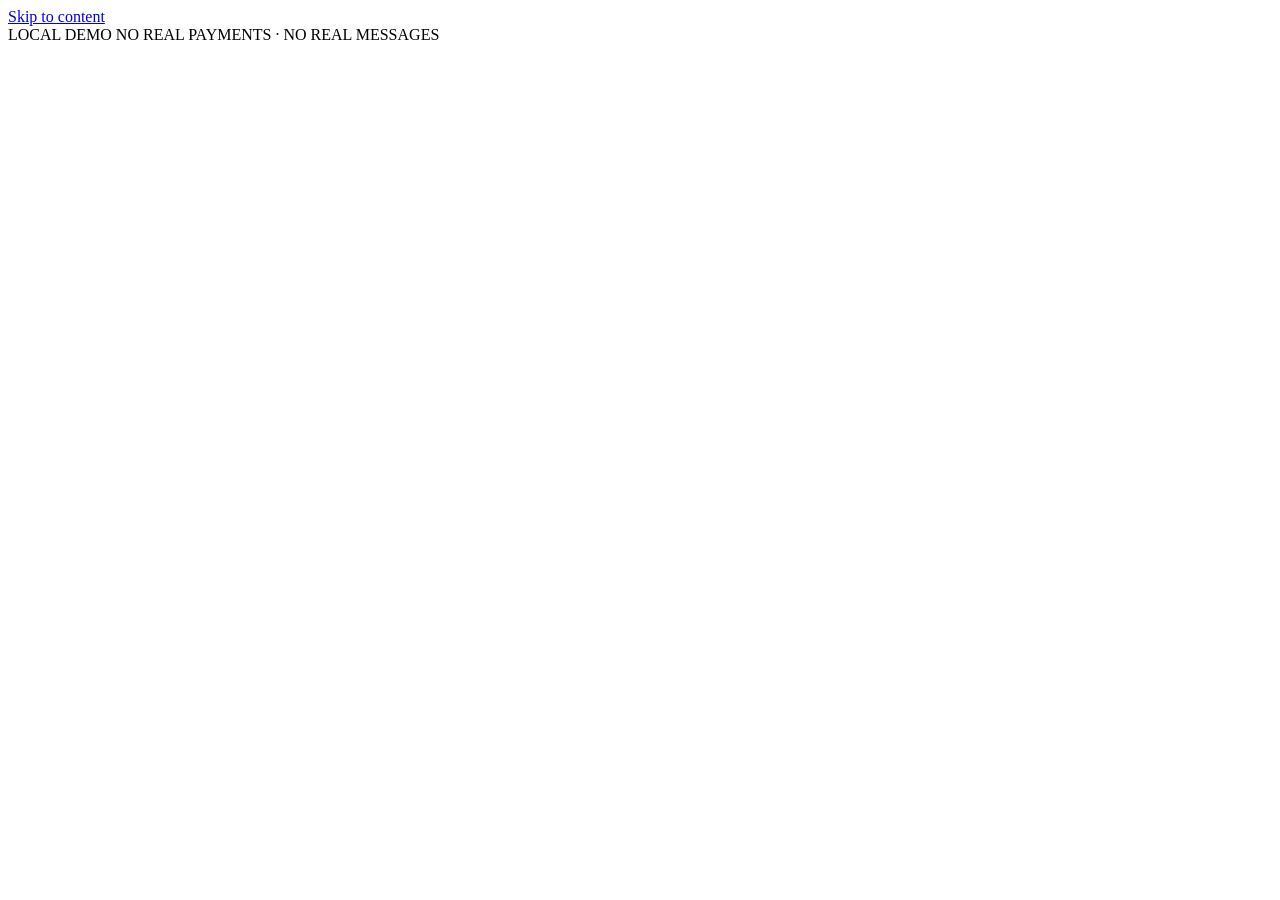
==== demo/index.html @ 1bba74fd "Launch COVERLIST hospitality booking service" ====
<!doctype html>
<html lang="en">
<head>
  <meta charset="UTF-8" />
  <meta name="viewport" content="width=device-width, initial-scale=1.0" />
  <meta name="theme-color" content="#f3e9d8" />
  <meta name="description" content="AFTER THE SPIN — a fictional late-night Friday supper club inside a working Manchester laundrette. Local demo." />
  <title>AFTER THE SPIN — demo supper club</title>
  <link rel="preconnect" href="https://images.unsplash.com" />
  <link rel="stylesheet" href="/styles.css" />
</head>
<body>
  <a class="skip-link" href="#app">Skip to content</a>
  <div class="demo-strip" role="note">
    <span>LOCAL DEMO</span>
    <span>NO REAL PAYMENTS · NO REAL MESSAGES</span>
  </div>
  <div id="app" tabindex="-1"></div>
  <div id="toast-root" aria-live="polite" aria-atomic="true"></div>
  <noscript>This demo needs JavaScript turned on.</noscript>
  <script type="module" src="/app.js"></script>
</body>
</html>
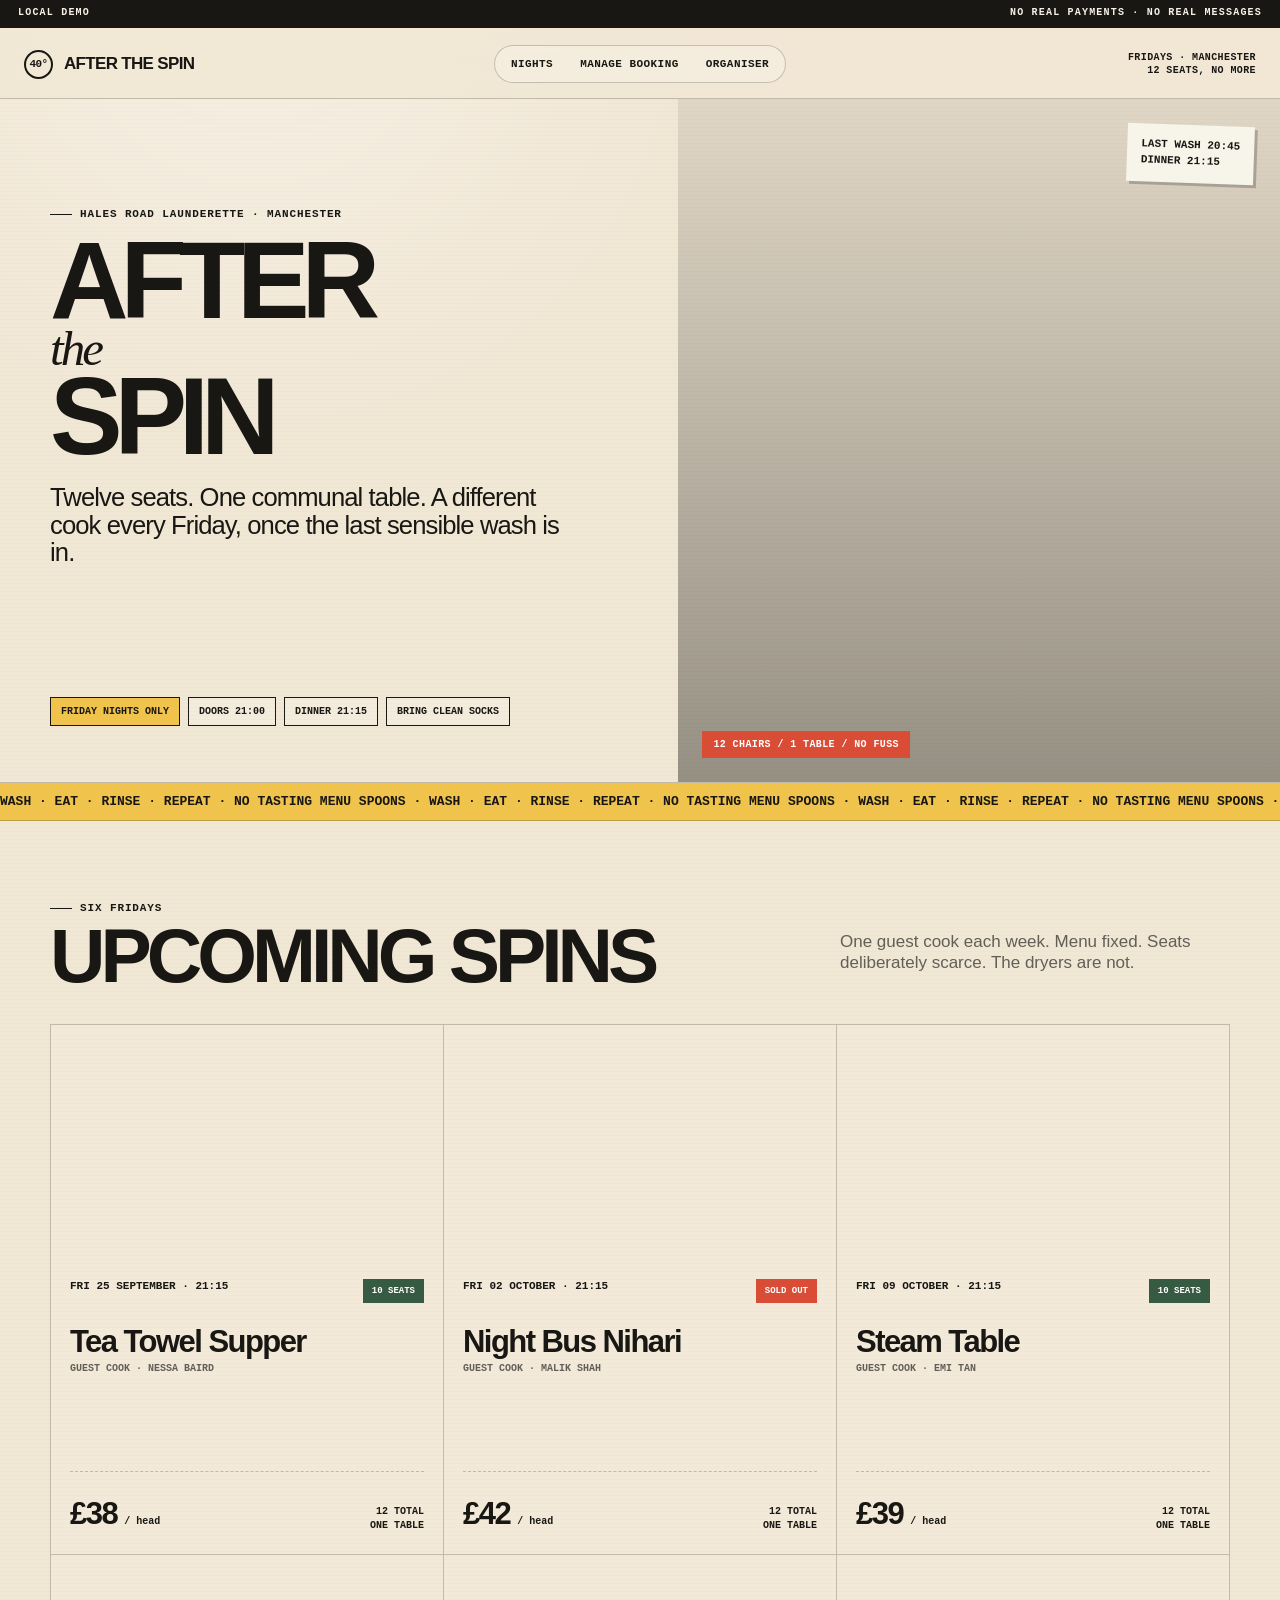
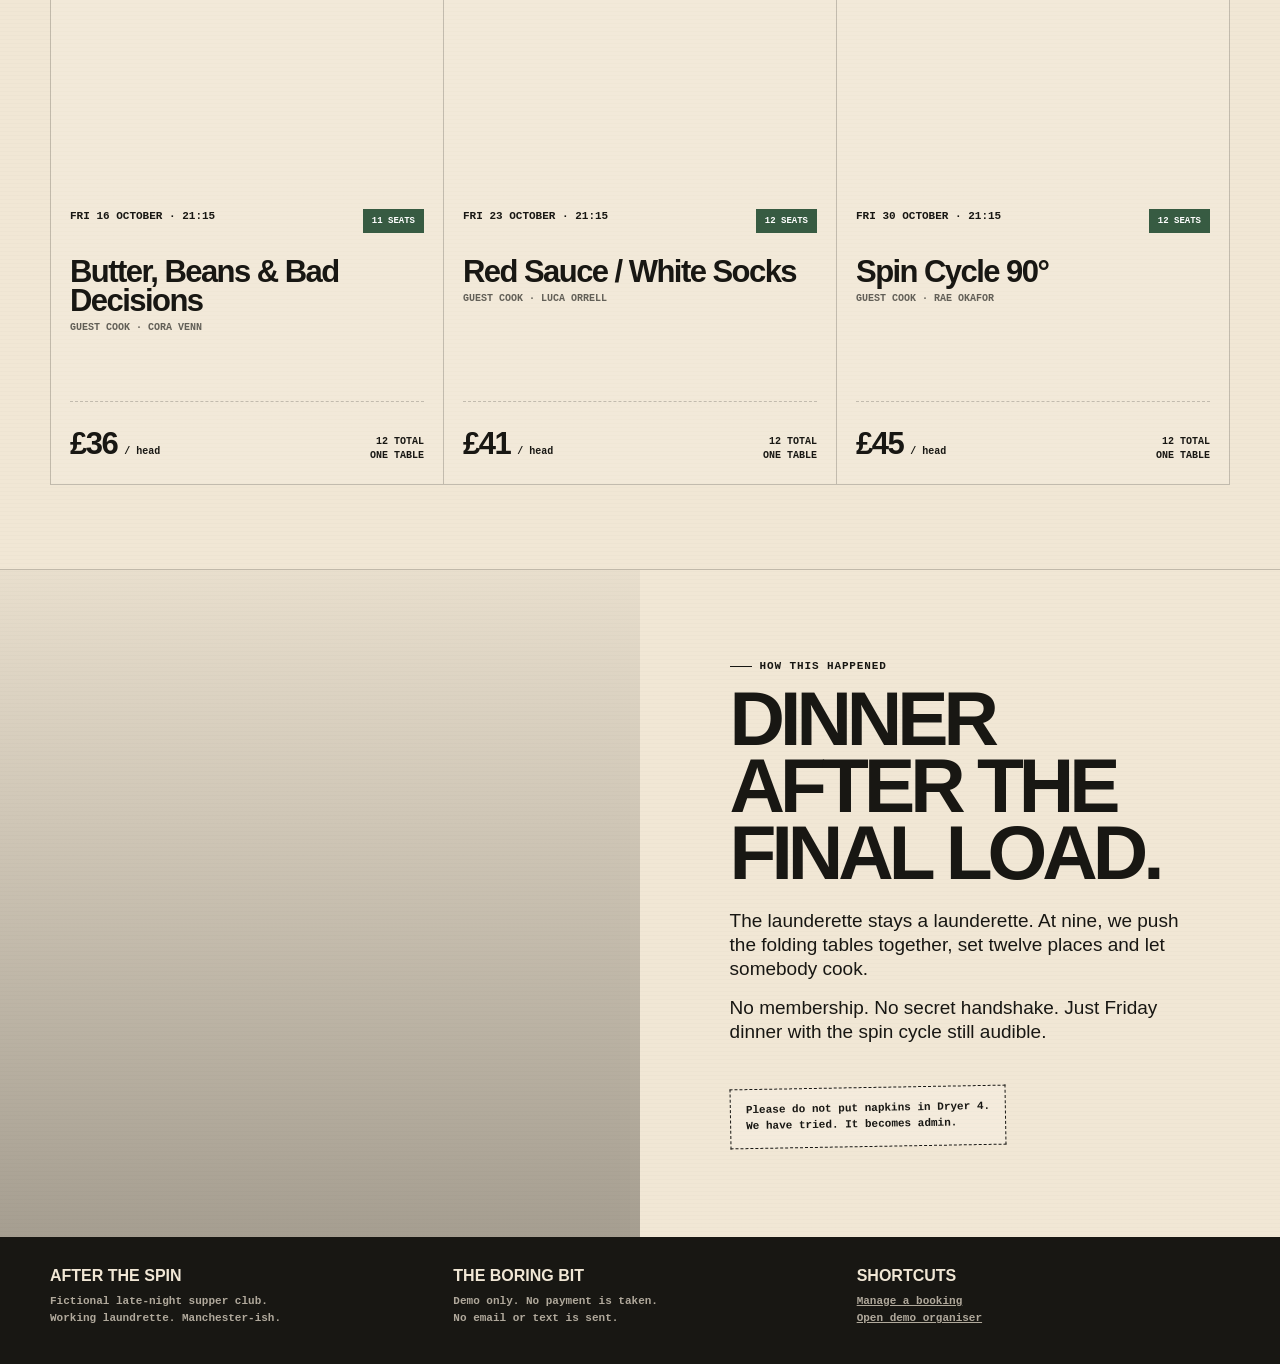
==== commit 2b2691e9: "Fix deployed demo asset paths" ====
--- a/demo/index.html
+++ b/demo/index.html
@@ -7,7 +7,7 @@
   <meta name="description" content="AFTER THE SPIN — a fictional late-night Friday supper club inside a working Manchester laundrette. Local demo." />
   <title>AFTER THE SPIN — demo supper club</title>
   <link rel="preconnect" href="https://images.unsplash.com" />
-  <link rel="stylesheet" href="/styles.css" />
+  <link rel="stylesheet" href="./styles.css" />
 </head>
 <body>
   <a class="skip-link" href="#app">Skip to content</a>
@@ -18,6 +18,6 @@
   <div id="app" tabindex="-1"></div>
   <div id="toast-root" aria-live="polite" aria-atomic="true"></div>
   <noscript>This demo needs JavaScript turned on.</noscript>
-  <script type="module" src="/app.js"></script>
+  <script type="module" src="./app.js"></script>
 </body>
-</html>
+</html>
--- a/demo/styles.css
+++ b/demo/styles.css
@@ -0,0 +1,748 @@
+:root {
+  --paper: #f1e7d5;
+  --paper-2: #e7dcc9;
+  --ink: #181713;
+  --muted: #625f57;
+  --red: #d94c36;
+  --blue: #1d4b68;
+  --yellow: #f0c34c;
+  --green: #375b42;
+  --line: rgba(24, 23, 19, .22);
+  --soft-line: rgba(24, 23, 19, .12);
+  --white: #fffdf8;
+  --receipt: #f7f4ea;
+  --shadow: 0 18px 55px rgba(39, 31, 20, .13);
+  --display: "Arial Narrow", "Helvetica Neue", Arial, sans-serif;
+  --mono: "SFMono-Regular", "Roboto Mono", "Courier New", monospace;
+}
+
+* { box-sizing: border-box; }
+html { scroll-behavior: smooth; }
+body {
+  margin: 0;
+  color: var(--ink);
+  background:
+    radial-gradient(circle at 20% 0%, rgba(255,255,255,.35), transparent 28rem),
+    repeating-linear-gradient(0deg, rgba(24,23,19,.014) 0, rgba(24,23,19,.014) 1px, transparent 1px, transparent 4px),
+    var(--paper);
+  font-family: var(--display);
+  min-height: 100vh;
+}
+button, input, textarea, select { font: inherit; }
+button, a { -webkit-tap-highlight-color: transparent; }
+a { color: inherit; }
+img { max-width: 100%; display: block; }
+::selection { background: var(--yellow); color: var(--ink); }
+
+.skip-link {
+  position: fixed;
+  top: 0;
+  left: 10px;
+  transform: translateY(-140%);
+  z-index: 100;
+  background: var(--ink);
+  color: var(--white);
+  padding: 10px 14px;
+}
+.skip-link:focus { transform: translateY(8px); }
+
+.demo-strip {
+  min-height: 28px;
+  padding: 6px 18px;
+  display: flex;
+  justify-content: space-between;
+  gap: 16px;
+  background: var(--ink);
+  color: #f7f1e7;
+  font: 700 10px/1.4 var(--mono);
+  letter-spacing: .12em;
+  text-transform: uppercase;
+}
+.site-shell { min-height: calc(100vh - 28px); }
+.site-header {
+  position: sticky;
+  top: 0;
+  z-index: 30;
+  display: grid;
+  grid-template-columns: 1fr auto 1fr;
+  align-items: center;
+  gap: 24px;
+  padding: 17px 24px 15px;
+  background: rgba(241, 231, 213, .91);
+  border-bottom: 1px solid var(--line);
+  backdrop-filter: blur(14px);
+}
+.brand {
+  display: inline-flex;
+  align-items: center;
+  gap: 11px;
+  text-decoration: none;
+  font-weight: 900;
+  letter-spacing: -.04em;
+  font-size: 17px;
+}
+.brand-mark {
+  width: 29px;
+  height: 29px;
+  display: grid;
+  place-items: center;
+  border: 2px solid var(--ink);
+  border-radius: 50%;
+  font: 700 11px var(--mono);
+  transition: transform .5s cubic-bezier(.2,.8,.2,1);
+}
+.brand:hover .brand-mark { transform: rotate(180deg); }
+.nav {
+  display: flex;
+  align-items: center;
+  gap: 3px;
+  border: 1px solid var(--line);
+  border-radius: 999px;
+  padding: 4px;
+  background: rgba(255,255,255,.22);
+}
+.nav a {
+  padding: 8px 12px;
+  border-radius: 999px;
+  text-decoration: none;
+  font: 700 11px var(--mono);
+  text-transform: uppercase;
+  letter-spacing: .04em;
+}
+.nav a:hover, .nav a.active { background: var(--ink); color: var(--white); }
+.header-note {
+  justify-self: end;
+  font: 700 10px/1.3 var(--mono);
+  letter-spacing: .04em;
+  text-transform: uppercase;
+  text-align: right;
+}
+
+.main { overflow: hidden; }
+.container {
+  width: min(1180px, calc(100% - 40px));
+  margin: 0 auto;
+}
+.kicker {
+  display: inline-flex;
+  align-items: center;
+  gap: 8px;
+  font: 700 11px/1.2 var(--mono);
+  letter-spacing: .08em;
+  text-transform: uppercase;
+}
+.kicker::before { content: ""; width: 22px; height: 1px; background: currentColor; }
+.hero {
+  min-height: 76vh;
+  border-bottom: 1px solid var(--line);
+  display: grid;
+  grid-template-columns: 1.06fr .94fr;
+}
+.hero-copy {
+  min-height: 620px;
+  padding: clamp(55px, 8vw, 110px) clamp(34px, 6vw, 90px) 56px max(24px, calc((100vw - 1180px)/2));
+  display: flex;
+  flex-direction: column;
+  justify-content: space-between;
+  gap: 52px;
+}
+.hero-title {
+  margin: 18px 0 18px;
+  max-width: 760px;
+  font-size: clamp(64px, 8.5vw, 142px);
+  line-height: .77;
+  letter-spacing: -.075em;
+  text-transform: uppercase;
+}
+.hero-title em {
+  display: block;
+  font-family: Georgia, serif;
+  font-size: .45em;
+  line-height: 1.05;
+  font-weight: 400;
+  letter-spacing: -.06em;
+  text-transform: none;
+}
+.hero-intro {
+  max-width: 525px;
+  font-size: clamp(19px, 2vw, 29px);
+  line-height: 1.08;
+  letter-spacing: -.035em;
+}
+.hero-meta {
+  display: flex;
+  flex-wrap: wrap;
+  gap: 8px;
+}
+.label-chip {
+  display: inline-flex;
+  gap: 7px;
+  align-items: center;
+  padding: 8px 10px;
+  border: 1px solid var(--ink);
+  background: rgba(255,255,255,.16);
+  font: 700 10px var(--mono);
+  text-transform: uppercase;
+}
+.label-chip.hot { background: var(--yellow); }
+.hero-photo {
+  position: relative;
+  min-height: 620px;
+  overflow: hidden;
+  background:
+    linear-gradient(180deg, rgba(24,23,19,.08), rgba(24,23,19,.42)),
+    url("https://images.unsplash.com/photo-1517248135467-4c7edcad34c4?auto=format&fit=crop&w=1600&q=88") center/cover;
+}
+.hero-photo::before {
+  content: "LAST WASH 20:45\A DINNER 21:15";
+  white-space: pre;
+  position: absolute;
+  top: 26px;
+  right: 26px;
+  z-index: 2;
+  padding: 13px 14px;
+  background: var(--receipt);
+  color: var(--ink);
+  box-shadow: 3px 3px 0 rgba(0,0,0,.22);
+  transform: rotate(2deg);
+  font: 700 11px/1.45 var(--mono);
+}
+.hero-photo::after {
+  content: "12 CHAIRS / 1 TABLE / NO FUSS";
+  position: absolute;
+  left: 24px;
+  bottom: 24px;
+  padding: 8px 11px;
+  background: var(--red);
+  color: white;
+  font: 700 10px var(--mono);
+  letter-spacing: .04em;
+}
+
+.marquee {
+  border-bottom: 1px solid var(--line);
+  overflow: hidden;
+  white-space: nowrap;
+  background: var(--yellow);
+  font: 800 13px var(--mono);
+}
+.marquee-track {
+  display: inline-block;
+  padding: 11px 0;
+  animation: crawl 28s linear infinite;
+}
+@keyframes crawl { to { transform: translateX(-50%); } }
+
+.section {
+  padding: 74px 0 84px;
+  border-bottom: 1px solid var(--line);
+}
+.section-head {
+  display: grid;
+  grid-template-columns: 1fr minmax(260px, .7fr);
+  gap: 32px;
+  align-items: end;
+  margin-bottom: 34px;
+}
+.section-title {
+  margin: 6px 0 0;
+  font-size: clamp(42px, 6vw, 86px);
+  line-height: .9;
+  letter-spacing: -.065em;
+  text-transform: uppercase;
+}
+.section-note {
+  justify-self: end;
+  max-width: 390px;
+  color: var(--muted);
+  font-size: 17px;
+  line-height: 1.25;
+}
+
+.nights-grid {
+  display: grid;
+  grid-template-columns: repeat(3, 1fr);
+  border-top: 1px solid var(--line);
+  border-left: 1px solid var(--line);
+}
+.night-card {
+  position: relative;
+  min-width: 0;
+  min-height: 530px;
+  display: flex;
+  flex-direction: column;
+  border-right: 1px solid var(--line);
+  border-bottom: 1px solid var(--line);
+  background: rgba(255,255,255,.09);
+  text-decoration: none;
+  overflow: hidden;
+  transition: background .25s ease;
+}
+.night-card:hover { background: rgba(255,255,255,.35); }
+.night-card:hover .card-photo { transform: scale(1.025); filter: saturate(1.08); }
+.card-photo {
+  height: 235px;
+  background-size: cover;
+  background-position: center;
+  filter: saturate(.86) contrast(1.02);
+  transition: transform .55s cubic-bezier(.2,.75,.2,1), filter .3s ease;
+}
+.card-inner { padding: 19px 19px 22px; display: flex; flex: 1; flex-direction: column; }
+.card-top {
+  display: flex;
+  justify-content: space-between;
+  gap: 16px;
+  align-items: flex-start;
+}
+.card-date {
+  font: 700 11px/1.3 var(--mono);
+  text-transform: uppercase;
+}
+.status {
+  display: inline-flex;
+  padding: 6px 8px;
+  border: 1px solid var(--ink);
+  font: 700 9px var(--mono);
+  text-transform: uppercase;
+  white-space: nowrap;
+}
+.status.available { background: var(--green); color: white; border-color: var(--green); }
+.status.tight { background: var(--yellow); }
+.status.sold { background: var(--red); color: white; border-color: var(--red); }
+.card-title {
+  margin: 24px 0 7px;
+  font-size: 31px;
+  line-height: .94;
+  letter-spacing: -.05em;
+}
+.card-cook { margin: 0; font: 700 10px var(--mono); text-transform: uppercase; color: var(--muted); }
+.card-bottom {
+  margin-top: auto;
+  padding-top: 24px;
+  border-top: 1px dashed var(--line);
+  display: flex;
+  justify-content: space-between;
+  gap: 20px;
+  align-items: end;
+}
+.price { font-size: 31px; font-weight: 800; letter-spacing: -.05em; }
+.price small { font: 600 10px var(--mono); letter-spacing: 0; }
+.seats { text-align: right; font: 700 10px/1.35 var(--mono); text-transform: uppercase; }
+
+.split-story {
+  display: grid;
+  grid-template-columns: 1fr 1fr;
+  min-height: 580px;
+}
+.story-photo {
+  min-height: 500px;
+  background:
+    linear-gradient(rgba(20,17,12,.04), rgba(20,17,12,.34)),
+    url("https://images.unsplash.com/photo-1556911220-bff31c812dba?auto=format&fit=crop&w=1500&q=86") center/cover;
+}
+.story-copy {
+  padding: clamp(44px, 7vw, 90px);
+  display: flex;
+  flex-direction: column;
+  justify-content: center;
+}
+.story-copy h2 {
+  margin: 12px 0 24px;
+  font-size: clamp(48px, 6vw, 90px);
+  line-height: .87;
+  letter-spacing: -.065em;
+  text-transform: uppercase;
+}
+.story-copy p {
+  max-width: 520px;
+  font-size: 19px;
+  line-height: 1.24;
+  margin: 0 0 16px;
+}
+.dry-note {
+  margin-top: 28px;
+  padding: 13px 15px;
+  width: fit-content;
+  border: 1px dashed var(--ink);
+  background: rgba(255,255,255,.17);
+  font: 700 11px/1.45 var(--mono);
+  transform: rotate(-1deg);
+}
+
+.footer {
+  display: grid;
+  grid-template-columns: 1fr 1fr 1fr;
+  gap: 30px;
+  padding: 30px max(20px, calc((100vw - 1180px)/2)) 36px;
+  background: var(--ink);
+  color: var(--paper);
+}
+.footer strong { display: block; margin-bottom: 8px; font-size: 16px; }
+.footer p, .footer a {
+  margin: 0;
+  color: rgba(241,231,213,.7);
+  font: 600 11px/1.6 var(--mono);
+}
+.footer a:hover { color: white; }
+
+.page-top {
+  padding: 54px 0 34px;
+  border-bottom: 1px solid var(--line);
+}
+.back-link {
+  display: inline-flex;
+  gap: 8px;
+  align-items: center;
+  text-decoration: none;
+  font: 700 10px var(--mono);
+  text-transform: uppercase;
+}
+.back-link::before { content: "←"; font-size: 17px; }
+.detail-hero {
+  display: grid;
+  grid-template-columns: 1.04fr .96fr;
+  min-height: 620px;
+  border-bottom: 1px solid var(--line);
+}
+.detail-photo { min-height: 620px; background-position: center; background-size: cover; }
+.detail-copy {
+  padding: clamp(38px, 5vw, 72px);
+  display: flex;
+  flex-direction: column;
+}
+.detail-copy h1 {
+  margin: 16px 0 12px;
+  font-size: clamp(58px, 7vw, 105px);
+  line-height: .82;
+  letter-spacing: -.07em;
+  text-transform: uppercase;
+}
+.detail-deck { max-width: 580px; margin: 0 0 26px; font-size: 22px; line-height: 1.08; }
+.detail-facts {
+  display: grid;
+  grid-template-columns: repeat(3, 1fr);
+  margin: 18px 0 30px;
+  border-top: 1px solid var(--line);
+  border-left: 1px solid var(--line);
+}
+.fact {
+  padding: 13px;
+  border-right: 1px solid var(--line);
+  border-bottom: 1px solid var(--line);
+}
+.fact-label { display: block; margin-bottom: 6px; font: 700 9px var(--mono); text-transform: uppercase; color: var(--muted); }
+.fact-value { font-size: 18px; font-weight: 800; }
+.cta-row { display: flex; flex-wrap: wrap; gap: 9px; margin-top: auto; }
+
+.btn {
+  appearance: none;
+  border: 1px solid var(--ink);
+  background: transparent;
+  color: var(--ink);
+  min-height: 46px;
+  padding: 12px 17px;
+  display: inline-flex;
+  align-items: center;
+  justify-content: center;
+  gap: 8px;
+  text-decoration: none;
+  cursor: pointer;
+  font: 800 11px var(--mono);
+  letter-spacing: .03em;
+  text-transform: uppercase;
+  transition: transform .15s ease, background .15s ease, color .15s ease;
+}
+.btn:hover { transform: translateY(-2px); }
+.btn.primary { background: var(--ink); color: var(--white); }
+.btn.red { background: var(--red); color: white; border-color: var(--red); }
+.btn.yellow { background: var(--yellow); }
+.btn.ghost { border-color: var(--line); }
+.btn:disabled { opacity: .45; cursor: not-allowed; transform: none; }
+
+.content-grid {
+  display: grid;
+  grid-template-columns: minmax(0,1.1fr) minmax(290px,.6fr);
+  gap: 48px;
+  padding: 56px 0 80px;
+}
+.menu-block h2, .cook-block h2, .form-panel h1, .manage-panel h1 {
+  margin: 8px 0 24px;
+  font-size: clamp(44px, 6vw, 76px);
+  line-height: .9;
+  letter-spacing: -.06em;
+  text-transform: uppercase;
+}
+.menu-list { border-top: 1px solid var(--line); }
+.menu-row {
+  display: grid;
+  grid-template-columns: 44px 1fr;
+  gap: 16px;
+  padding: 17px 0;
+  border-bottom: 1px solid var(--line);
+}
+.menu-no { font: 700 11px var(--mono); color: var(--muted); }
+.menu-dish { font-size: 20px; line-height: 1.15; }
+.menu-dish small { display: block; margin-top: 5px; color: var(--muted); font: 600 11px/1.35 var(--mono); }
+.side-ticket {
+  position: sticky;
+  top: 90px;
+  align-self: start;
+  background: var(--receipt);
+  box-shadow: var(--shadow);
+  padding: 24px;
+  font-family: var(--mono);
+}
+.ticket-tear {
+  height: 12px;
+  margin: -30px -24px 18px;
+  background: linear-gradient(135deg, transparent 6px, var(--receipt) 0) 0 0/12px 12px,
+              linear-gradient(45deg, transparent 6px, var(--receipt) 0) 6px 0/12px 12px;
+}
+.ticket-head { text-align: center; border-bottom: 1px dashed var(--line); padding-bottom: 16px; }
+.ticket-head strong { display: block; font-size: 18px; font-family: var(--display); }
+.ticket-line { display: flex; justify-content: space-between; gap: 18px; padding: 8px 0; font-size: 11px; border-bottom: 1px dotted var(--line); }
+.ticket-foot { padding-top: 15px; text-align: center; font-size: 10px; line-height: 1.55; color: var(--muted); }
+
+.form-shell {
+  width: min(960px, calc(100% - 40px));
+  margin: 0 auto;
+  padding: 56px 0 86px;
+  display: grid;
+  grid-template-columns: minmax(0,1fr) 300px;
+  gap: 48px;
+  align-items: start;
+}
+.form-panel { min-width: 0; }
+.form-panel .lede { max-width: 580px; font-size: 18px; color: var(--muted); line-height: 1.3; margin-bottom: 28px; }
+.form-grid { display: grid; grid-template-columns: 1fr 1fr; gap: 16px; }
+.field { display: grid; gap: 7px; }
+.field.full { grid-column: 1 / -1; }
+.field label { font: 800 10px var(--mono); text-transform: uppercase; letter-spacing: .04em; }
+.field input, .field textarea, .field select {
+  width: 100%;
+  border: 1px solid var(--ink);
+  border-radius: 0;
+  background: rgba(255,255,255,.2);
+  color: var(--ink);
+  min-height: 48px;
+  padding: 12px 13px;
+  outline: none;
+}
+.field textarea { min-height: 118px; resize: vertical; line-height: 1.35; }
+.field input:focus, .field textarea:focus, .field select:focus { box-shadow: 0 0 0 3px rgba(240,195,76,.8); }
+.help { color: var(--muted); font: 600 10px/1.45 var(--mono); }
+.error-text { color: #9c261c; font: 700 10px/1.45 var(--mono); min-height: 14px; }
+.check-row {
+  grid-column: 1 / -1;
+  display: grid;
+  grid-template-columns: 18px 1fr;
+  gap: 10px;
+  align-items: start;
+  padding: 14px 0;
+  border-top: 1px dashed var(--line);
+  border-bottom: 1px dashed var(--line);
+}
+.check-row input { margin-top: 2px; accent-color: var(--ink); }
+.check-row label { font: 600 11px/1.45 var(--mono); }
+.form-actions { grid-column: 1 / -1; display: flex; gap: 10px; flex-wrap: wrap; }
+
+.confirm-shell { width: min(760px, calc(100% - 40px)); margin: 0 auto; padding: 58px 0 90px; }
+.receipt {
+  position: relative;
+  background: var(--receipt);
+  box-shadow: var(--shadow);
+  padding: clamp(26px, 6vw, 56px);
+  font-family: var(--mono);
+}
+.receipt::before, .receipt::after {
+  content: "";
+  position: absolute;
+  left: 0;
+  right: 0;
+  height: 12px;
+  background:
+    linear-gradient(135deg, transparent 6px, var(--receipt) 0) 0 0/12px 12px,
+    linear-gradient(45deg, transparent 6px, var(--receipt) 0) 6px 0/12px 12px;
+}
+.receipt::before { top: -12px; }
+.receipt::after { bottom: -12px; transform: rotate(180deg); }
+.receipt-logo { text-align: center; font-family: var(--display); font-size: 38px; font-weight: 900; letter-spacing: -.055em; }
+.receipt-sub { text-align: center; margin: 4px 0 26px; font-size: 10px; text-transform: uppercase; }
+.receipt-ref {
+  margin: 18px 0;
+  padding: 18px;
+  text-align: center;
+  border: 1px dashed var(--ink);
+  background: white;
+}
+.receipt-ref span { display: block; font-size: 9px; text-transform: uppercase; margin-bottom: 6px; color: var(--muted); }
+.receipt-ref strong { font-size: clamp(25px, 5vw, 40px); letter-spacing: .08em; }
+.receipt-grid { margin-top: 22px; border-top: 1px dashed var(--line); }
+.receipt-row { display: flex; justify-content: space-between; gap: 20px; padding: 9px 0; border-bottom: 1px dashed var(--soft-line); font-size: 11px; }
+.receipt-note { margin-top: 24px; text-align: center; font-size: 10px; line-height: 1.6; }
+.after-actions { display: flex; justify-content: center; gap: 10px; flex-wrap: wrap; margin-top: 34px; }
+
+.manage-shell { width: min(1000px, calc(100% - 40px)); margin: 0 auto; padding: 54px 0 90px; }
+.manage-intro { display: grid; grid-template-columns: 1fr .8fr; gap: 34px; align-items: end; margin-bottom: 38px; }
+.manage-copy p { max-width: 510px; color: var(--muted); font-size: 17px; }
+.lookup-card {
+  padding: 18px;
+  border: 1px solid var(--line);
+  background: rgba(255,255,255,.16);
+}
+.lookup-row { display: grid; grid-template-columns: 1fr 1fr auto; gap: 8px; }
+.lookup-row input {
+  min-width: 0;
+  border: 1px solid var(--ink);
+  background: var(--paper);
+  min-height: 43px;
+  padding: 10px;
+}
+.booking-list { display: grid; gap: 12px; }
+.booking-item {
+  display: grid;
+  grid-template-columns: 1.2fr .7fr auto;
+  gap: 18px;
+  align-items: center;
+  padding: 18px;
+  border: 1px solid var(--line);
+  background: rgba(255,255,255,.12);
+}
+.booking-item h3 { margin: 0 0 5px; font-size: 24px; letter-spacing: -.035em; }
+.booking-item p { margin: 0; color: var(--muted); font: 600 10px/1.45 var(--mono); }
+.booking-ref { font: 800 13px var(--mono); }
+.empty {
+  padding: 40px 24px;
+  border: 1px dashed var(--line);
+  text-align: center;
+  color: var(--muted);
+}
+
+.organiser-shell { width: min(1240px, calc(100% - 32px)); margin: 0 auto; padding: 45px 0 80px; }
+.organiser-head {
+  display: flex;
+  justify-content: space-between;
+  align-items: end;
+  gap: 24px;
+  margin-bottom: 27px;
+}
+.organiser-head h1 { margin: 6px 0 0; font-size: clamp(48px,7vw,86px); line-height: .88; letter-spacing: -.065em; text-transform: uppercase; }
+.organiser-actions { display: flex; gap: 8px; flex-wrap: wrap; justify-content: end; }
+.capacity-grid {
+  display: grid;
+  grid-template-columns: repeat(6, 1fr);
+  border-top: 1px solid var(--line);
+  border-left: 1px solid var(--line);
+  margin-bottom: 28px;
+}
+.capacity-card { padding: 14px; min-height: 118px; border-right: 1px solid var(--line); border-bottom: 1px solid var(--line); }
+.capacity-card span { display: block; color: var(--muted); font: 700 9px var(--mono); text-transform: uppercase; }
+.capacity-card strong { display: block; margin: 10px 0 2px; font-size: 35px; letter-spacing: -.05em; }
+.capacity-card small { font: 700 9px var(--mono); text-transform: uppercase; }
+.table-wrap { overflow-x: auto; border: 1px solid var(--line); background: rgba(255,255,255,.12); }
+table { width: 100%; border-collapse: collapse; min-width: 900px; }
+th, td { padding: 12px 13px; border-bottom: 1px solid var(--soft-line); text-align: left; vertical-align: top; }
+th { position: sticky; top: 0; background: var(--paper-2); font: 800 9px var(--mono); text-transform: uppercase; letter-spacing: .04em; }
+td { font-size: 14px; }
+td.mono { font: 700 10px/1.45 var(--mono); }
+.organiser-section { margin-top: 34px; }
+.organiser-section h2 { margin: 0 0 13px; font-size: 29px; letter-spacing: -.045em; }
+.organiser-section-head { display: flex; align-items: end; justify-content: space-between; gap: 20px; }
+.filter-select { min-height: 39px; padding: 7px 10px; border: 1px solid var(--ink); background: var(--paper); }
+
+.modal-backdrop {
+  position: fixed;
+  inset: 0;
+  z-index: 60;
+  display: grid;
+  place-items: center;
+  padding: 20px;
+  background: rgba(16,14,11,.56);
+  backdrop-filter: blur(5px);
+}
+.modal {
+  width: min(560px, 100%);
+  max-height: calc(100vh - 40px);
+  overflow: auto;
+  background: var(--paper);
+  border: 1px solid var(--ink);
+  box-shadow: 12px 12px 0 rgba(0,0,0,.22);
+  padding: 25px;
+}
+.modal-head { display: flex; justify-content: space-between; gap: 20px; align-items: flex-start; margin-bottom: 22px; }
+.modal h2 { margin: 0; font-size: 39px; line-height: .94; letter-spacing: -.055em; text-transform: uppercase; }
+.icon-btn { border: 0; background: transparent; cursor: pointer; font: 800 20px var(--mono); }
+
+.toast {
+  position: fixed;
+  right: 18px;
+  bottom: 18px;
+  z-index: 100;
+  max-width: min(380px, calc(100% - 36px));
+  padding: 13px 15px;
+  background: var(--ink);
+  color: var(--white);
+  box-shadow: 6px 6px 0 rgba(217,76,54,.8);
+  font: 700 11px/1.45 var(--mono);
+  animation: toast-in .22s ease-out;
+}
+@keyframes toast-in { from { transform: translateY(14px); opacity: 0; } }
+.fade-up { animation: fade-up .5s ease both; }
+@keyframes fade-up { from { opacity: 0; transform: translateY(12px); } }
+
+@media (max-width: 980px) {
+  .site-header { grid-template-columns: 1fr auto; }
+  .nav { grid-row: 2; grid-column: 1 / -1; justify-self: stretch; justify-content: center; }
+  .header-note { display: none; }
+  .hero, .detail-hero, .split-story { grid-template-columns: 1fr; }
+  .hero-copy { min-height: auto; padding: 62px 28px 50px; }
+  .hero-photo, .detail-photo { min-height: 510px; }
+  .nights-grid { grid-template-columns: repeat(2, 1fr); }
+  .content-grid { grid-template-columns: 1fr; }
+  .side-ticket { position: relative; top: 0; max-width: 520px; }
+  .capacity-grid { grid-template-columns: repeat(3, 1fr); }
+}
+@media (max-width: 700px) {
+  .demo-strip { gap: 8px; padding-inline: 10px; font-size: 8px; }
+  .site-header { padding: 12px 14px 10px; gap: 10px; }
+  .brand { font-size: 14px; }
+  .brand-mark { width: 25px; height: 25px; font-size: 9px; }
+  .nav { overflow-x: auto; justify-content: flex-start; border-radius: 0; border-inline: 0; margin-inline: -14px; padding-inline: 14px; }
+  .nav a { flex: 0 0 auto; }
+  .container { width: min(100% - 24px, 1180px); }
+  .hero { min-height: 0; }
+  .hero-copy { padding: 44px 18px 38px; gap: 38px; }
+  .hero-title { font-size: clamp(60px, 21vw, 98px); }
+  .hero-photo { min-height: 430px; }
+  .section { padding: 54px 0 60px; }
+  .section-head { grid-template-columns: 1fr; gap: 16px; }
+  .section-note { justify-self: start; }
+  .nights-grid { grid-template-columns: 1fr; }
+  .night-card { min-height: 500px; }
+  .card-photo { height: 245px; }
+  .story-copy { padding: 47px 20px; }
+  .story-photo { min-height: 430px; }
+  .footer { grid-template-columns: 1fr; }
+  .page-top { padding: 30px 0 20px; }
+  .detail-photo { min-height: 430px; grid-row: 1; }
+  .detail-copy { padding: 35px 18px 45px; }
+  .detail-copy h1 { font-size: clamp(56px, 18vw, 84px); }
+  .detail-facts { grid-template-columns: 1fr; }
+  .content-grid { gap: 32px; padding: 43px 0 62px; }
+  .form-shell { width: min(100% - 24px, 960px); grid-template-columns: 1fr; gap: 28px; padding: 38px 0 62px; }
+  .form-grid { grid-template-columns: 1fr; }
+  .field.full, .check-row, .form-actions { grid-column: auto; }
+  .form-panel h1 { font-size: 52px; }
+  .confirm-shell, .manage-shell { width: min(100% - 24px, 1000px); padding-top: 38px; }
+  .manage-intro { grid-template-columns: 1fr; }
+  .lookup-row { grid-template-columns: 1fr; }
+  .booking-item { grid-template-columns: 1fr; }
+  .organiser-shell { width: min(100% - 20px, 1240px); }
+  .organiser-head { align-items: flex-start; flex-direction: column; }
+  .organiser-actions { justify-content: start; }
+  .capacity-grid { grid-template-columns: repeat(2, 1fr); }
+  .modal { padding: 20px; }
+}
+@media (prefers-reduced-motion: reduce) {
+  *, *::before, *::after { scroll-behavior: auto !important; animation-duration: .01ms !important; animation-iteration-count: 1 !important; transition-duration: .01ms !important; }
+}
